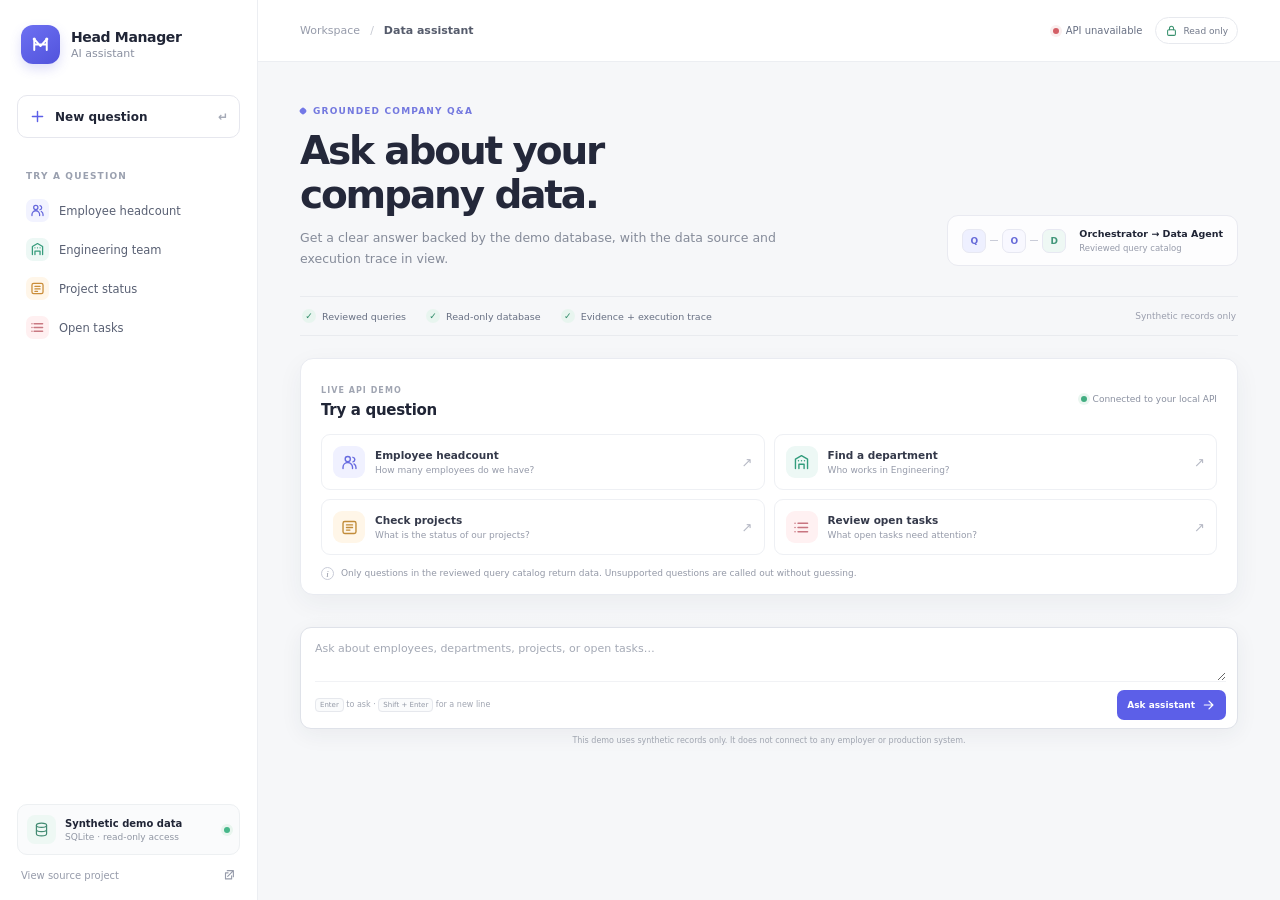
==== demo/index.html @ f0fae569 "Add read-only assistant demo UI" ====
<!doctype html>
<html lang="en">
  <head>
    <meta charset="utf-8" />
    <meta name="viewport" content="width=device-width, initial-scale=1" />
    <meta name="theme-color" content="#f6f7f8" />
    <meta name="description" content="A grounded company data assistant demo backed by a synthetic, read-only SQLite database." />
    <title>Head Manager AI Assistant — Demo</title>
    <link rel="stylesheet" href="./styles.css" />
    <script src="./app.js" defer></script>
  </head>
  <body>
    <div class="app-shell">
      <aside class="sidebar" aria-label="Demo navigation">
        <a class="brand" href="./" aria-label="Head Manager AI Assistant home">
          <span class="brand-mark" aria-hidden="true">
            <svg viewBox="0 0 32 32" fill="none">
              <path d="M8 23V9l8 9 8-9v14M8 16h16" stroke="currentColor" stroke-width="2.5" stroke-linecap="round" stroke-linejoin="round" />
              <circle cx="8" cy="9" r="2" fill="currentColor" />
              <circle cx="24" cy="9" r="2" fill="currentColor" />
            </svg>
          </span>
          <span class="brand-copy"><strong>Head Manager</strong><small>AI assistant</small></span>
        </a>

        <button class="new-question" id="newQuestion" type="button">
          <svg viewBox="0 0 20 20" fill="none" aria-hidden="true"><path d="M10 4v12M4 10h12" stroke="currentColor" stroke-width="1.7" stroke-linecap="round" /></svg>
          <span>New question</span>
          <span class="shortcut">↵</span>
        </button>

        <div class="sidebar-section">
          <p class="sidebar-label">TRY A QUESTION</p>
          <button class="prompt-link" data-question="How many employees do we have?" type="button">
            <span class="prompt-glyph people-glyph" aria-hidden="true"><svg viewBox="0 0 20 20" fill="none"><circle cx="8" cy="6.5" r="2.5" stroke="currentColor" stroke-width="1.5"/><path d="M3.5 16v-1.2A4.5 4.5 0 0 1 8 10.3a4.5 4.5 0 0 1 4.5 4.5V16M13 4.4a2.4 2.4 0 0 1 0 4.7m1.5 2a4.2 4.2 0 0 1 2 3.6V16" stroke="currentColor" stroke-width="1.5" stroke-linecap="round"/></svg></span>
            <span>Employee headcount</span>
          </button>
          <button class="prompt-link" data-question="Who works in Engineering?" type="button">
            <span class="prompt-glyph team-glyph" aria-hidden="true"><svg viewBox="0 0 20 20" fill="none"><path d="M4 16V6.5L10 3l6 3.5V16M7 16v-4h6v4M7 8h.01M10 8h.01M13 8h.01" stroke="currentColor" stroke-width="1.5" stroke-linecap="round" stroke-linejoin="round"/></svg></span>
            <span>Engineering team</span>
          </button>
          <button class="prompt-link" data-question="What is the status of our projects?" type="button">
            <span class="prompt-glyph project-glyph" aria-hidden="true"><svg viewBox="0 0 20 20" fill="none"><rect x="3.5" y="4" width="13" height="12" rx="2" stroke="currentColor" stroke-width="1.5"/><path d="M7 7.5h6M7 10.5h6M7 13.5h3" stroke="currentColor" stroke-width="1.5" stroke-linecap="round"/></svg></span>
            <span>Project status</span>
          </button>
          <button class="prompt-link" data-question="What open tasks need attention?" type="button">
            <span class="prompt-glyph task-glyph" aria-hidden="true"><svg viewBox="0 0 20 20" fill="none"><path d="M6 5.5h10M6 10h10M6 14.5h10M3.5 5.5h.01M3.5 10h.01M3.5 14.5h.01" stroke="currentColor" stroke-width="1.7" stroke-linecap="round"/></svg></span>
            <span>Open tasks</span>
          </button>
        </div>

        <div class="sidebar-spacer"></div>
        <div class="dataset-card">
          <span class="dataset-icon" aria-hidden="true"><svg viewBox="0 0 20 20" fill="none"><ellipse cx="10" cy="5" rx="6" ry="2.5" stroke="currentColor" stroke-width="1.4"/><path d="M4 5v10c0 1.4 2.7 2.5 6 2.5s6-1.1 6-2.5V5M4 10c0 1.4 2.7 2.5 6 2.5s6-1.1 6-2.5" stroke="currentColor" stroke-width="1.4"/></svg></span>
          <span><strong>Synthetic demo data</strong><small>SQLite · read-only access</small></span>
          <span class="dataset-dot" aria-label="Demo dataset"></span>
        </div>
        <a class="source-link" href="https://github.com/AhmdArFa/head-manager-ai-assistant" target="_blank" rel="noreferrer">
          <span>View source project</span>
          <svg viewBox="0 0 16 16" fill="none" aria-hidden="true"><path d="M6 3h7v7M13 3 6.5 9.5M11 9v3.5h-7v-7H7" stroke="currentColor" stroke-width="1.3" stroke-linecap="round" stroke-linejoin="round"/></svg>
        </a>
      </aside>

      <main class="main-area">
        <header class="topbar">
          <div class="breadcrumbs"><span>Workspace</span><span class="crumb-slash">/</span><strong>Data assistant</strong></div>
          <div class="topbar-right">
            <span class="api-indicator" id="apiIndicator"><span class="api-dot"></span><span id="apiStatus">Checking API</span></span>
            <span class="read-only-pill"><svg viewBox="0 0 16 16" fill="none" aria-hidden="true"><rect x="3.2" y="7" width="9.6" height="7" rx="1.5" stroke="currentColor" stroke-width="1.3"/><path d="M5.5 7V5.2a2.5 2.5 0 0 1 5 0V7" stroke="currentColor" stroke-width="1.3" stroke-linecap="round"/></svg>Read only</span>
          </div>
        </header>

        <div class="page-content">
          <section class="page-intro">
            <div class="intro-copy">
              <span class="eyebrow"><span class="eyebrow-mark"></span> GROUNDED COMPANY Q&amp;A</span>
              <h1>Ask about your<br class="desktop-break" /> company data.</h1>
              <p>Get a clear answer backed by the demo database, with the data source and execution trace in view.</p>
            </div>
            <div class="intro-badge" aria-label="Current demo architecture">
              <div class="badge-nodes"><span>Q</span><i></i><span>O</span><i></i><span>D</span></div>
              <div class="badge-copy"><strong>Orchestrator → Data Agent</strong><small>Reviewed query catalog</small></div>
            </div>
          </section>

          <section class="capability-strip" aria-label="Demo guarantees">
            <div><span class="cap-check">✓</span><span>Reviewed queries</span></div>
            <div><span class="cap-check">✓</span><span>Read-only database</span></div>
            <div><span class="cap-check">✓</span><span>Evidence + execution trace</span></div>
            <span class="cap-note">Synthetic records only</span>
          </section>

          <section class="welcome-panel" id="welcomePanel">
            <div class="welcome-heading">
              <div><span class="section-kicker">LIVE API DEMO</span><h2>Try a question</h2></div>
              <span class="live-label"><span></span> Connected to your local API</span>
            </div>
            <div class="starter-grid">
              <button class="starter-card" data-question="How many employees do we have?" type="button">
                <span class="starter-icon indigo"><svg viewBox="0 0 22 22" fill="none" aria-hidden="true"><circle cx="9" cy="7" r="3" stroke="currentColor" stroke-width="1.6"/><path d="M3.5 18v-1.5A5.5 5.5 0 0 1 9 11a5.5 5.5 0 0 1 5.5 5.5V18M15 5a2.7 2.7 0 0 1 0 5.3m1.2 2.3a4.8 4.8 0 0 1 2.3 4.1V18" stroke="currentColor" stroke-width="1.6" stroke-linecap="round"/></svg></span>
                <span class="starter-text"><strong>Employee headcount</strong><small>How many employees do we have?</small></span><span class="starter-arrow">↗</span>
              </button>
              <button class="starter-card" data-question="Who works in Engineering?" type="button">
                <span class="starter-icon teal"><svg viewBox="0 0 22 22" fill="none" aria-hidden="true"><path d="M4 18V7l7-4 7 4v11M8 18v-5h6v5M7.5 9h.01M11 9h.01M14.5 9h.01" stroke="currentColor" stroke-width="1.6" stroke-linecap="round" stroke-linejoin="round"/></svg></span>
                <span class="starter-text"><strong>Find a department</strong><small>Who works in Engineering?</small></span><span class="starter-arrow">↗</span>
              </button>
              <button class="starter-card" data-question="What is the status of our projects?" type="button">
                <span class="starter-icon amber"><svg viewBox="0 0 22 22" fill="none" aria-hidden="true"><rect x="3.5" y="4" width="15" height="14" rx="2" stroke="currentColor" stroke-width="1.6"/><path d="M7.5 8h7M7.5 11h7M7.5 14h4" stroke="currentColor" stroke-width="1.6" stroke-linecap="round"/></svg></span>
                <span class="starter-text"><strong>Check projects</strong><small>What is the status of our projects?</small></span><span class="starter-arrow">↗</span>
              </button>
              <button class="starter-card" data-question="What open tasks need attention?" type="button">
                <span class="starter-icon rose"><svg viewBox="0 0 22 22" fill="none" aria-hidden="true"><path d="M7 6h11M7 11h11M7 16h11M3.5 6h.01M3.5 11h.01M3.5 16h.01" stroke="currentColor" stroke-width="1.8" stroke-linecap="round"/></svg></span>
                <span class="starter-text"><strong>Review open tasks</strong><small>What open tasks need attention?</small></span><span class="starter-arrow">↗</span>
              </button>
            </div>
            <div class="honesty-note"><span class="info-mark">i</span><span>Only questions in the reviewed query catalog return data. Unsupported questions are called out without guessing.</span></div>
          </section>

          <section class="conversation" id="conversation" aria-live="polite" aria-relevant="additions"></section>

          <section class="composer-area" aria-label="Ask a question">
            <form class="composer" id="questionForm">
              <label class="sr-only" for="questionInput">Your question</label>
              <textarea id="questionInput" maxlength="1000" rows="2" placeholder="Ask about employees, departments, projects, or open tasks…"></textarea>
              <div class="composer-footer">
                <span class="composer-hint"><kbd>Enter</kbd> to ask <span>·</span> <kbd>Shift + Enter</kbd> for a new line</span>
                <button class="ask-button" id="askButton" type="submit"><span>Ask assistant</span><svg viewBox="0 0 18 18" fill="none" aria-hidden="true"><path d="M3 9h11M9 4l5 5-5 5" stroke="currentColor" stroke-width="1.6" stroke-linecap="round" stroke-linejoin="round"/></svg></button>
              </div>
            </form>
            <p class="composer-disclaimer">This demo uses synthetic records only. It does not connect to any employer or production system.</p>
          </section>
        </div>
      </main>
    </div>
  </body>
</html>
---- demo/styles.css ----
:root {
  color-scheme: light;
  --ink: #202536;
  --muted: #7d8495;
  --line: #e9ebf0;
  --surface: #ffffff;
  --canvas: #f6f7f9;
  --accent: #5c5fe8;
  --accent-dark: #484bd0;
  --green: #238b67;
  --shadow: 0 8px 26px rgba(39, 48, 75, 0.055);
  font-family: Inter, ui-sans-serif, system-ui, -apple-system, BlinkMacSystemFont, "Segoe UI", sans-serif;
  font-synthesis: none;
  text-rendering: optimizeLegibility;
}

* { box-sizing: border-box; }
body { margin: 0; min-width: 320px; background: var(--canvas); color: var(--ink); }
button, textarea { font: inherit; }
button { color: inherit; }
.app-shell { min-height: 100vh; }
.sidebar { position: fixed; inset: 0 auto 0 0; z-index: 3; display: flex; width: 258px; flex-direction: column; border-right: 1px solid #eceef2; background: #fff; padding: 25px 17px 18px; }
.brand { display: flex; align-items: center; gap: 11px; margin: 0 0 31px 4px; color: inherit; text-decoration: none; }
.brand-mark { display: grid; width: 39px; height: 39px; place-items: center; border-radius: 12px; background: linear-gradient(145deg, #6d70f2, #5153dc); color: #fff; box-shadow: 0 5px 12px rgba(89, 91, 226, .2); }
.brand-mark svg { width: 25px; height: 25px; }
.brand-copy { display: grid; gap: 2px; }
.brand-copy strong { font-size: 14px; letter-spacing: -.025em; }
.brand-copy small { color: #8a90a0; font-size: 11px; }
.new-question { display: flex; align-items: center; gap: 9px; width: 100%; min-height: 43px; border: 1px solid #e6e7ee; border-radius: 10px; background: #fff; padding: 0 11px; cursor: pointer; font-size: 12px; font-weight: 650; transition: border-color .16s, background .16s; }
.new-question:hover { border-color: #c9caf5; background: #fbfbff; }
.new-question svg { width: 17px; height: 17px; color: var(--accent); }
.shortcut { margin-left: auto; color: #a4a9b6; font-size: 12px; }
.sidebar-section { margin-top: 33px; }
.sidebar-label, .eyebrow, .section-kicker { margin: 0; color: #9aa0af; font-size: 9px; font-weight: 750; letter-spacing: .13em; }
.sidebar-label { padding: 0 9px 10px; }
.prompt-link { display: flex; align-items: center; gap: 10px; width: 100%; min-height: 39px; border: 0; border-radius: 8px; background: transparent; padding: 0 9px; color: #596073; cursor: pointer; text-align: left; font-size: 11.5px; transition: background .15s, color .15s; }
.prompt-link:hover { background: #f5f6fb; color: var(--ink); }
.prompt-glyph { display: grid; width: 23px; height: 23px; place-items: center; border-radius: 7px; background: #f2f3ff; color: #6668dc; }
.prompt-glyph svg { width: 17px; height: 17px; }
.team-glyph { background: #edf8f5; color: #369c7c; }
.project-glyph { background: #fff6e9; color: #ca8d39; }
.task-glyph { background: #fff0f1; color: #c97982; }
.sidebar-spacer { flex: 1; min-height: 26px; }
.dataset-card { display: flex; align-items: center; gap: 9px; border: 1px solid #edf0f2; border-radius: 10px; background: #fafbfc; padding: 10px 9px; }
.dataset-icon { display: grid; width: 29px; height: 29px; flex: 0 0 auto; place-items: center; border-radius: 8px; background: #eef8f4; color: #438b73; }
.dataset-icon svg { width: 17px; height: 17px; }
.dataset-card strong, .dataset-card small { display: block; white-space: nowrap; }
.dataset-card strong { font-size: 10px; font-weight: 700; }
.dataset-card small { margin-top: 3px; color: #9096a3; font-size: 9px; }
.dataset-dot { width: 6px; height: 6px; margin-left: auto; border-radius: 50%; background: #47b78a; box-shadow: 0 0 0 3px #e8f5ee; }
.source-link { display: flex; align-items: center; justify-content: space-between; margin: 13px 4px 0; color: #969baa; text-decoration: none; font-size: 10px; }
.source-link:hover { color: #5559d9; }
.source-link svg { width: 14px; height: 14px; }
.main-area { min-height: 100vh; margin-left: 258px; }
.topbar { position: sticky; top: 0; z-index: 2; display: flex; height: 62px; align-items: center; justify-content: space-between; border-bottom: 1px solid #eceef2; background: rgba(255, 255, 255, .94); padding: 0 42px; backdrop-filter: blur(12px); }
.breadcrumbs { display: flex; align-items: center; gap: 10px; color: #969baa; font-size: 11px; }
.breadcrumbs strong { color: #555b6b; font-weight: 650; }
.crumb-slash { color: #c6c9d2; }
.topbar-right { display: flex; align-items: center; gap: 13px; }
.api-indicator { display: flex; align-items: center; gap: 7px; color: #687083; font-size: 10px; }
.api-dot, .live-label > span { width: 6px; height: 6px; border-radius: 50%; background: #d5a44c; }
.api-indicator.is-online .api-dot { background: #39a67a; box-shadow: 0 0 0 3px #e8f5ef; }
.api-indicator.is-offline .api-dot { background: #d35f66; box-shadow: 0 0 0 3px #faeeee; }
.read-only-pill { display: flex; align-items: center; gap: 5px; border: 1px solid #e7e9ee; border-radius: 20px; background: #fff; padding: 6px 9px; color: #72798a; font-size: 9px; }
.read-only-pill svg { width: 13px; height: 13px; color: #39916e; }
.page-content { width: min(100% - 84px, 984px); margin: 0 auto; padding: 44px 0 28px; }
.page-intro { display: flex; align-items: flex-end; justify-content: space-between; gap: 24px; }
.eyebrow { display: flex; align-items: center; gap: 7px; color: #7378df; }
.eyebrow-mark { width: 6px; height: 6px; border-radius: 2px; background: #7378e7; transform: rotate(45deg); }
h1 { margin: 13px 0 9px; color: #24283a; font-size: clamp(30px, 3.1vw, 39px); font-weight: 650; letter-spacing: -.055em; line-height: 1.14; }
.intro-copy p { max-width: 510px; margin: 0; color: #858b99; font-size: 12.5px; line-height: 1.7; }
.intro-badge { display: flex; align-items: center; gap: 13px; flex: 0 0 auto; margin-bottom: 3px; border: 1px solid #e9eaf1; border-radius: 11px; background: rgba(255,255,255,.8); padding: 12px 14px; }
.badge-nodes { display: flex; align-items: center; gap: 4px; }
.badge-nodes span { display: grid; width: 24px; height: 24px; place-items: center; border: 1px solid #e7e8f2; border-radius: 7px; background: #f8f8ff; color: #6569d8; font-size: 9px; font-weight: 700; }
.badge-nodes span:first-child { background: #eef0ff; }
.badge-nodes span:last-child { background: #eef8f4; color: #419679; }
.badge-nodes i { width: 8px; height: 1px; background: #c9ccd8; }
.badge-copy strong, .badge-copy small { display: block; white-space: nowrap; }
.badge-copy strong { font-size: 9.5px; font-weight: 680; }
.badge-copy small { margin-top: 4px; color: #969baa; font-size: 8.5px; }
.capability-strip { display: flex; align-items: center; gap: 20px; margin: 27px 0 22px; border-top: 1px solid #e9ebef; border-bottom: 1px solid #e9ebef; padding: 12px 2px; }
.capability-strip > div { display: flex; align-items: center; gap: 6px; color: #687083; font-size: 9.5px; }
.cap-check { display: grid; width: 14px; height: 14px; place-items: center; border-radius: 50%; background: #e8f5ef; color: #348d6c; font-size: 9px; font-weight: 750; }
.cap-note { margin-left: auto; color: #9a9ead; font-size: 9px; }
.welcome-panel { border: 1px solid #e9ebf1; border-radius: 13px; background: #fff; padding: 19px 20px 13px; box-shadow: var(--shadow); }
.welcome-heading { display: flex; align-items: center; justify-content: space-between; margin-bottom: 15px; }
.section-kicker { color: #a0a5b2; font-size: 8px; }
.welcome-heading h2 { margin: 4px 0 0; font-size: 15px; font-weight: 650; letter-spacing: -.02em; }
.live-label { display: flex; align-items: center; gap: 6px; color: #8a90a0; font-size: 9px; }
.live-label > span { background: #42ad81; box-shadow: 0 0 0 3px #eaf6f0; }
.starter-grid { display: grid; grid-template-columns: repeat(2, minmax(0, 1fr)); gap: 9px; }
.starter-card { display: flex; min-width: 0; align-items: center; gap: 10px; border: 1px solid #eef0f4; border-radius: 9px; background: #fff; padding: 11px 11px; cursor: pointer; text-align: left; transition: border-color .15s, box-shadow .15s, transform .15s; }
.starter-card:hover { border-color: #d5d6f5; box-shadow: 0 4px 12px rgba(63, 68, 150, .07); transform: translateY(-1px); }
.starter-icon { display: grid; width: 32px; height: 32px; flex: 0 0 auto; place-items: center; border-radius: 9px; }
.starter-icon svg { width: 19px; height: 19px; }
.starter-icon.indigo { background: #f0f1ff; color: #676be0; }
.starter-icon.teal { background: #edf8f5; color: #329c7c; }
.starter-icon.amber { background: #fff6e8; color: #c18c39; }
.starter-icon.rose { background: #fff1f2; color: #c87580; }
.starter-text { min-width: 0; flex: 1; }
.starter-text strong, .starter-text small { display: block; overflow: hidden; text-overflow: ellipsis; white-space: nowrap; }
.starter-text strong { color: #34394a; font-size: 10.5px; font-weight: 650; }
.starter-text small { margin-top: 4px; color: #969baa; font-size: 9px; }
.starter-arrow { color: #b5b8c4; font-size: 13px; transition: color .15s, transform .15s; }
.starter-card:hover .starter-arrow { color: var(--accent); transform: translate(1px, -1px); }
.honesty-note { display: flex; align-items: flex-start; gap: 7px; margin-top: 12px; color: #9499a7; font-size: 9px; line-height: 1.5; }
.info-mark { display: grid; width: 13px; height: 13px; flex: 0 0 auto; place-items: center; border: 1px solid #c9ccd8; border-radius: 50%; color: #8c91a0; font-family: Georgia, serif; font-size: 9px; font-style: italic; }
.conversation { display: grid; gap: 14px; margin-top: 19px; }
.conversation:empty { display: none; }
.question-row { display: flex; justify-content: flex-end; }
.question-bubble { max-width: min(79%, 690px); border: 1px solid #e4e5f3; border-radius: 12px 12px 3px 12px; background: #f0f1ff; padding: 11px 14px; color: #404477; font-size: 12px; line-height: 1.55; white-space: pre-wrap; overflow-wrap: anywhere; }
.answer-panel { overflow: hidden; border: 1px solid #e8eaf0; border-radius: 12px; background: #fff; box-shadow: var(--shadow); }
.answer-header { display: flex; align-items: center; justify-content: space-between; gap: 10px; border-bottom: 1px solid #eff0f4; padding: 13px 16px; }
.assistant-id { display: flex; align-items: center; gap: 9px; }
.assistant-avatar { display: grid; width: 28px; height: 28px; place-items: center; border-radius: 8px; background: #f0f1ff; color: #6064dc; }
.assistant-avatar svg { width: 18px; height: 18px; }
.assistant-id strong { display: block; font-size: 10px; font-weight: 680; }
.assistant-id small { display: block; margin-top: 3px; color: #9b9fad; font-size: 8.5px; }
.intent-badge { border: 1px solid #e8e9f1; border-radius: 20px; background: #fafaff; padding: 5px 8px; color: #777b9e; font-size: 8px; }
.answer-body { padding: 16px 17px 17px; }
.answer-copy { margin: 0; color: #353a4b; font-size: 12px; line-height: 1.7; }
.response-meta { display: flex; flex-wrap: wrap; align-items: center; gap: 7px; margin-top: 11px; color: #9298a6; font-size: 8.5px; }
.meta-separator { color: #c8cbd4; }
.evidence-section { margin-top: 15px; border: 1px solid #eceef2; border-radius: 9px; background: #fff; }
.evidence-head { display: flex; align-items: center; justify-content: space-between; gap: 9px; border-bottom: 1px solid #eff0f3; padding: 9px 11px; }
.evidence-title { display: flex; align-items: center; gap: 7px; color: #4a5061; font-size: 9.5px; font-weight: 650; }
.evidence-title svg { width: 15px; height: 15px; color: #6b70d9; }
.source-chip { border-radius: 5px; background: #f4f5f9; padding: 4px 6px; color: #828898; font-family: ui-monospace, SFMono-Regular, Menlo, monospace; font-size: 8px; }
.table-wrap { overflow-x: auto; }
.data-table { width: 100%; border-collapse: collapse; text-align: left; }
.data-table th { border-bottom: 1px solid #f0f1f4; background: #fafbfc; padding: 8px 11px; color: #969baa; font-size: 8px; font-weight: 650; white-space: nowrap; }
.data-table td { border-bottom: 1px solid #f2f3f6; padding: 8px 11px; color: #5b6273; font-size: 9px; white-space: nowrap; }
.data-table tr:last-child td { border-bottom: 0; }
.value-status { display: inline-block; border-radius: 20px; background: #f2f3f6; padding: 3px 7px; color: #72798a; font-size: 8px; }
.value-status.status-open, .value-status.status-in-progress { background: #fff5e7; color: #b27a26; }
.value-status.status-completed { background: #eaf6f0; color: #328463; }
.empty-data { margin: 0; padding: 12px; color: #8e94a1; font-size: 9px; }
.trace-section { margin-top: 12px; border: 1px solid #eceef2; border-radius: 9px; background: #fbfcfd; padding: 11px 12px 9px; }
.trace-title { display: flex; align-items: center; justify-content: space-between; margin-bottom: 8px; color: #5d6372; font-size: 9px; font-weight: 650; }
.trace-title span:last-child { color: #a1a6b2; font-size: 8px; font-weight: 450; }
.trace-list { display: grid; }
.trace-item { position: relative; display: grid; grid-template-columns: 16px minmax(0, 1fr); gap: 8px; padding-bottom: 9px; }
.trace-item:last-child { padding-bottom: 0; }
.trace-track { position: relative; display: flex; justify-content: center; }
.trace-track::after { position: absolute; top: 11px; bottom: -1px; width: 1px; background: #e4e7ed; content: ""; }
.trace-item:last-child .trace-track::after { display: none; }
.trace-node { z-index: 1; display: grid; width: 13px; height: 13px; place-items: center; border: 1px solid #cfeade; border-radius: 50%; background: #eef8f3; color: #419775; font-size: 7px; }
.trace-node.skipped { border-color: #e7e3d7; background: #faf7ed; color: #a6864b; }
.trace-copy { min-width: 0; padding-top: 1px; }
.trace-copy-head { display: flex; align-items: baseline; justify-content: space-between; gap: 8px; }
.trace-copy strong { color: #606677; font-size: 8.5px; font-weight: 650; }
.trace-copy code { color: #9ba0ad; font-family: ui-monospace, SFMono-Regular, Menlo, monospace; font-size: 7.5px; }
.trace-copy p { margin: 3px 0 0; color: #949aa7; font-size: 8px; line-height: 1.5; }
.error-notice { display: flex; align-items: flex-start; gap: 8px; margin-top: 12px; border: 1px solid #f0dcdc; border-radius: 8px; background: #fff9f8; padding: 10px; color: #925c5c; font-size: 9px; line-height: 1.5; }
.error-notice strong { display: block; margin-bottom: 2px; color: #80494a; }
.composer-area { position: sticky; bottom: 0; z-index: 1; margin-top: 18px; background: linear-gradient(180deg, rgba(246,247,249,0), #f6f7f9 16%); padding: 14px 0 9px; }
.composer { border: 1px solid #dfe2e9; border-radius: 11px; background: #fff; padding: 10px 11px 8px 14px; box-shadow: 0 6px 22px rgba(39, 48, 75, .06); transition: border-color .15s, box-shadow .15s; }
.composer:focus-within { border-color: #bfc1ef; box-shadow: 0 0 0 3px rgba(99, 102, 224, .08), 0 6px 22px rgba(39, 48, 75, .06); }
.composer textarea { display: block; width: 100%; min-height: 42px; max-height: 110px; resize: vertical; border: 0; outline: 0; background: transparent; padding: 3px 0 7px; color: #303647; font-size: 11px; line-height: 1.5; }
.composer textarea::placeholder { color: #a4a9b5; }
.composer-footer { display: flex; align-items: center; justify-content: space-between; gap: 12px; border-top: 1px solid #f1f2f5; padding-top: 8px; }
.composer-hint { color: #a1a6b2; font-size: 8px; }
kbd { border: 1px solid #e6e8ed; border-radius: 4px; background: #fafbfc; padding: 2px 4px; color: #9298a5; font-family: inherit; font-size: 7px; }
.ask-button { display: flex; align-items: center; gap: 7px; min-height: 30px; border: 0; border-radius: 7px; background: var(--accent); padding: 0 10px; color: #fff; cursor: pointer; font-size: 9px; font-weight: 650; transition: background .15s, transform .15s; }
.ask-button:hover { background: var(--accent-dark); }
.ask-button:active { transform: translateY(1px); }
.ask-button:disabled { cursor: wait; opacity: .65; }
.ask-button svg { width: 14px; height: 14px; }
.composer-disclaimer { margin: 7px 0 0; color: #a0a5b0; text-align: center; font-size: 8px; }
.sr-only { position: absolute; overflow: hidden; width: 1px; height: 1px; clip: rect(0,0,0,0); white-space: nowrap; clip-path: inset(50%); }

@media (min-width: 1500px) {
  .page-content { padding-top: 54px; }
  .welcome-panel { padding: 21px 22px 14px; }
  .starter-card { padding: 13px 12px; }
}
@media (max-width: 1080px) {
  .sidebar { width: 226px; padding-inline: 14px; }
  .main-area { margin-left: 226px; }
  .topbar { padding-inline: 27px; }
  .page-content { width: min(100% - 54px, 900px); }
  .intro-badge { display: none; }
}
@media (max-width: 760px) {
  .sidebar { position: static; width: 100%; height: auto; flex-direction: row; align-items: center; gap: 12px; border-right: 0; border-bottom: 1px solid #eceef2; padding: 12px 16px; }
  .brand { flex: 1; margin: 0; }
  .brand-mark { width: 34px; height: 34px; border-radius: 10px; }
  .brand-mark svg { width: 22px; height: 22px; }
  .new-question { width: auto; min-height: 36px; padding-inline: 9px; }
  .new-question span:not(.shortcut) { display: none; }
  .new-question .shortcut { display: none; }
  .sidebar-section, .sidebar-spacer, .dataset-card, .source-link { display: none; }
  .main-area { min-height: calc(100vh - 59px); margin-left: 0; }
  .topbar { position: static; height: 48px; padding-inline: 17px; }
  .breadcrumbs { font-size: 10px; }
  .topbar-right { gap: 8px; }
  .read-only-pill { padding: 5px 7px; font-size: 8px; }
  .api-indicator { font-size: 9px; }
  .page-content { width: min(100% - 32px, 620px); padding: 31px 0 18px; }
  h1 { margin-top: 11px; font-size: 31px; }
  .desktop-break { display: none; }
  .intro-copy p { font-size: 11.5px; }
  .capability-strip { flex-wrap: wrap; gap: 9px 14px; margin: 20px 0 15px; padding: 10px 1px; }
  .capability-strip > div { font-size: 8.5px; }
  .cap-note { display: none; }
  .welcome-panel { padding: 15px 13px 12px; }
  .welcome-heading h2 { font-size: 14px; }
  .live-label { font-size: 8px; }
  .starter-grid { gap: 7px; }
  .starter-card { gap: 7px; padding: 9px 8px; }
  .starter-icon { width: 28px; height: 28px; }
  .starter-text strong { font-size: 9px; }
  .starter-text small { font-size: 7.5px; }
  .starter-arrow { font-size: 11px; }
  .honesty-note { font-size: 8px; }
  .composer-area { position: sticky; margin-top: 13px; }
  .question-bubble { max-width: 92%; }
}
@media (max-width: 440px) {
  .page-content { width: calc(100% - 24px); padding-top: 25px; }
  h1 { font-size: 28px; }
  .starter-grid { grid-template-columns: 1fr; }
  .starter-card { min-height: 48px; }
  .starter-text strong { font-size: 10px; }
  .starter-text small { font-size: 8px; }
  .live-label { max-width: 120px; line-height: 1.35; }
  .composer-hint { font-size: 7px; }
  .trace-copy-head { align-items: flex-start; flex-direction: column; gap: 2px; }
}
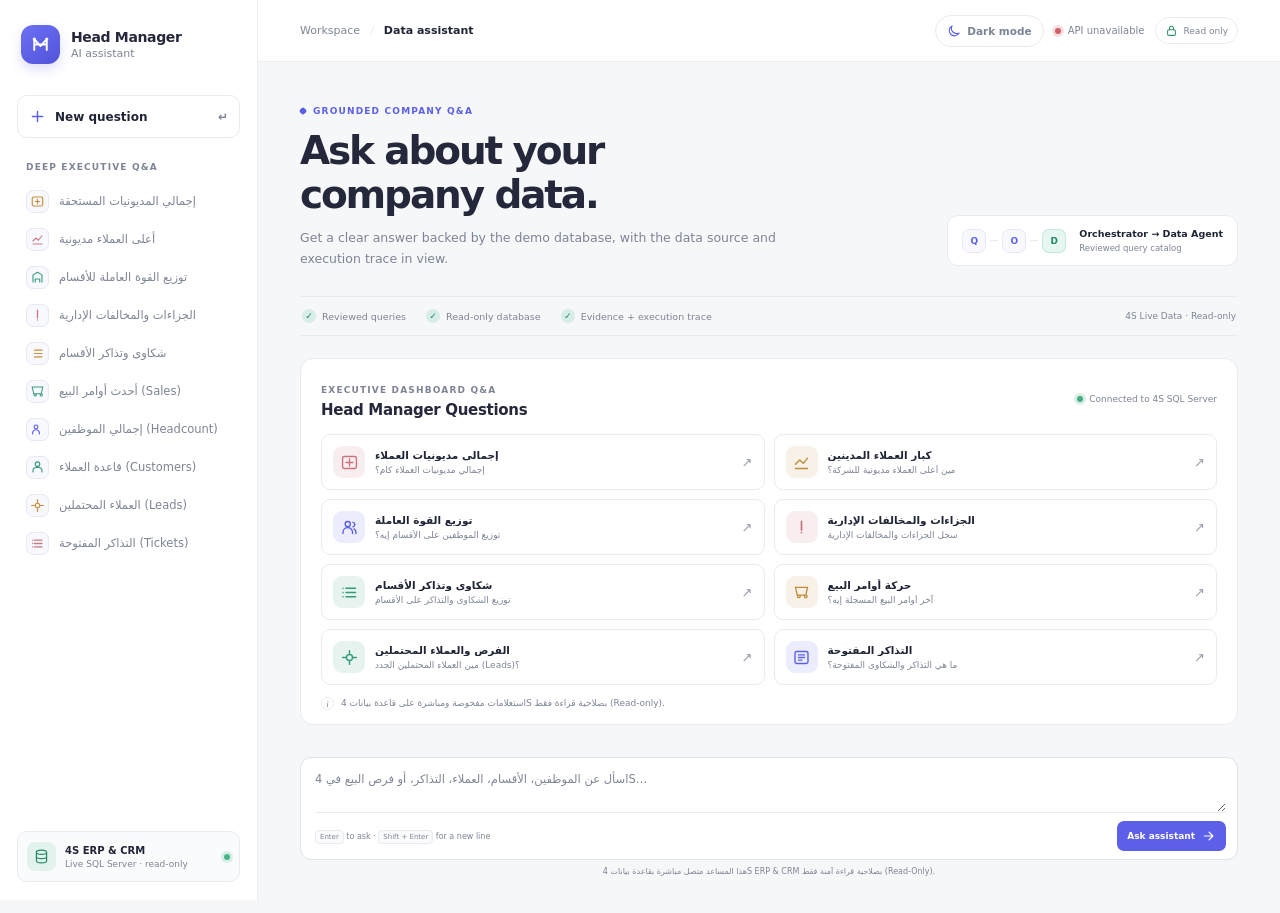
==== commit 0ed8ef1d: "Connect to 4S SQL Server, add executive queries, Egyptian Arabic responses, and dark mode" ====
--- a/demo/index.html
+++ b/demo/index.html
@@ -4,6 +4,16 @@
     <meta charset="utf-8" />
     <meta name="viewport" content="width=device-width, initial-scale=1" />
     <meta name="theme-color" content="#f6f7f8" />
+    <meta name="color-scheme" content="light dark" />
+    <script>
+      try {
+        const s = localStorage.getItem("color-scheme");
+        if (s === "dark" || s === "light") {
+          document.querySelector('meta[name="color-scheme"]').content = s;
+          document.documentElement.setAttribute("data-theme", s);
+        }
+      } catch (_) {}
+    </script>
     <meta name="description" content="A grounded company data assistant demo backed by a synthetic, read-only SQLite database." />
     <title>Head Manager AI Assistant — Demo</title>
     <link rel="stylesheet" href="./styles.css" />
@@ -30,41 +40,70 @@
         </button>
 
         <div class="sidebar-section">
-          <p class="sidebar-label">TRY A QUESTION</p>
-          <button class="prompt-link" data-question="How many employees do we have?" type="button">
-            <span class="prompt-glyph people-glyph" aria-hidden="true"><svg viewBox="0 0 20 20" fill="none"><circle cx="8" cy="6.5" r="2.5" stroke="currentColor" stroke-width="1.5"/><path d="M3.5 16v-1.2A4.5 4.5 0 0 1 8 10.3a4.5 4.5 0 0 1 4.5 4.5V16M13 4.4a2.4 2.4 0 0 1 0 4.7m1.5 2a4.2 4.2 0 0 1 2 3.6V16" stroke="currentColor" stroke-width="1.5" stroke-linecap="round"/></svg></span>
-            <span>Employee headcount</span>
+          <p class="sidebar-label">DEEP EXECUTIVE Q&amp;A</p>
+          <button class="prompt-link" data-question="إجمالي مديونيات العملاء كام؟" type="button">
+            <span class="prompt-glyph project-glyph" aria-hidden="true"><svg viewBox="0 0 20 20" fill="none"><rect x="3" y="4" width="14" height="12" rx="2" stroke="currentColor" stroke-width="1.5"/><path d="M7 10h6M10 7v6" stroke="currentColor" stroke-width="1.5" stroke-linecap="round"/></svg></span>
+            <span>إجمالي المديونيات المستحقة</span>
           </button>
-          <button class="prompt-link" data-question="Who works in Engineering?" type="button">
-            <span class="prompt-glyph team-glyph" aria-hidden="true"><svg viewBox="0 0 20 20" fill="none"><path d="M4 16V6.5L10 3l6 3.5V16M7 16v-4h6v4M7 8h.01M10 8h.01M13 8h.01" stroke="currentColor" stroke-width="1.5" stroke-linecap="round" stroke-linejoin="round"/></svg></span>
-            <span>Engineering team</span>
+          <button class="prompt-link" data-question="مين أعلى العملاء مديونية؟" type="button">
+            <span class="prompt-glyph task-glyph" aria-hidden="true"><svg viewBox="0 0 20 20" fill="none"><path d="M4 16h12M4 12l4-4 3 3 5-6" stroke="currentColor" stroke-width="1.5" stroke-linecap="round" stroke-linejoin="round"/></svg></span>
+            <span>أعلى العملاء مديونية</span>
           </button>
-          <button class="prompt-link" data-question="What is the status of our projects?" type="button">
-            <span class="prompt-glyph project-glyph" aria-hidden="true"><svg viewBox="0 0 20 20" fill="none"><rect x="3.5" y="4" width="13" height="12" rx="2" stroke="currentColor" stroke-width="1.5"/><path d="M7 7.5h6M7 10.5h6M7 13.5h3" stroke="currentColor" stroke-width="1.5" stroke-linecap="round"/></svg></span>
-            <span>Project status</span>
+          <button class="prompt-link" data-question="توزيع الموظفين على الأقسام إيه؟" type="button">
+            <span class="prompt-glyph team-glyph" aria-hidden="true"><svg viewBox="0 0 20 20" fill="none"><path d="M4 16V6.5L10 3l6 3.5V16M7 16v-4h6v4" stroke="currentColor" stroke-width="1.5" stroke-linecap="round" stroke-linejoin="round"/></svg></span>
+            <span>توزيع القوة العاملة للأقسام</span>
           </button>
-          <button class="prompt-link" data-question="What open tasks need attention?" type="button">
+          <button class="prompt-link" data-question="سجل الجزاءات والمخالفات الإدارية" type="button">
+            <span class="prompt-glyph task-glyph" aria-hidden="true"><svg viewBox="0 0 20 20" fill="none"><path d="M10 3v10M10 16h.01" stroke="currentColor" stroke-width="1.8" stroke-linecap="round"/></svg></span>
+            <span>الجزاءات والمخالفات الإدارية</span>
+          </button>
+          <button class="prompt-link" data-question="توزيع الشكاوى والتذاكر على الأقسام" type="button">
+            <span class="prompt-glyph project-glyph" aria-hidden="true"><svg viewBox="0 0 20 20" fill="none"><path d="M6 5.5h10M6 10h10M6 14.5h10" stroke="currentColor" stroke-width="1.6" stroke-linecap="round"/></svg></span>
+            <span>شكاوى وتذاكر الأقسام</span>
+          </button>
+          <button class="prompt-link" data-question="آخر أوامر البيع المسجلة إيه؟" type="button">
+            <span class="prompt-glyph team-glyph" aria-hidden="true"><svg viewBox="0 0 20 20" fill="none"><path d="M3 4h14l-2 9H5L3 4zm4 12a1.5 1.5 0 1 0 0-3 1.5 1.5 0 0 0 0 3zm8 0a1.5 1.5 0 1 0 0-3 1.5 1.5 0 0 0 0 3z" stroke="currentColor" stroke-width="1.4"/></svg></span>
+            <span>أحدث أوامر البيع (Sales)</span>
+          </button>
+          <button class="prompt-link" data-question="كام موظف عندنا في الشركة؟" type="button">
+            <span class="prompt-glyph people-glyph" aria-hidden="true"><svg viewBox="0 0 20 20" fill="none"><circle cx="8" cy="6.5" r="2.5" stroke="currentColor" stroke-width="1.5"/><path d="M3.5 16v-1.2A4.5 4.5 0 0 1 8 10.3a4.5 4.5 0 0 1 4.5 4.5V16" stroke="currentColor" stroke-width="1.5" stroke-linecap="round"/></svg></span>
+            <span>إجمالي الموظفين (Headcount)</span>
+          </button>
+          <button class="prompt-link" data-question="كام عميل مسجل في السيستم؟" type="button">
+            <span class="prompt-glyph team-glyph" aria-hidden="true"><svg viewBox="0 0 20 20" fill="none"><path d="M16 16v-1.5A4.5 4.5 0 0 0 11.5 10h-3A4.5 4.5 0 0 0 4 14.5V16" stroke="currentColor" stroke-width="1.5" stroke-linecap="round"/><circle cx="10" cy="5.5" r="3" stroke="currentColor" stroke-width="1.5"/></svg></span>
+            <span>قاعدة العملاء (Customers)</span>
+          </button>
+          <button class="prompt-link" data-question="مين العملاء المحتملين الجدد (Leads)؟" type="button">
+            <span class="prompt-glyph project-glyph" aria-hidden="true"><svg viewBox="0 0 20 20" fill="none"><path d="M10 2v4M10 14v4M2 10h4M14 10h4" stroke="currentColor" stroke-width="1.5" stroke-linecap="round"/><circle cx="10" cy="10" r="3" stroke="currentColor" stroke-width="1.5"/></svg></span>
+            <span>العملاء المحتملين (Leads)</span>
+          </button>
+          <button class="prompt-link" data-question="ما هي التذاكر والشكاوى المفتوحة؟" type="button">
             <span class="prompt-glyph task-glyph" aria-hidden="true"><svg viewBox="0 0 20 20" fill="none"><path d="M6 5.5h10M6 10h10M6 14.5h10M3.5 5.5h.01M3.5 10h.01M3.5 14.5h.01" stroke="currentColor" stroke-width="1.7" stroke-linecap="round"/></svg></span>
-            <span>Open tasks</span>
+            <span>التذاكر المفتوحة (Tickets)</span>
           </button>
         </div>
 
         <div class="sidebar-spacer"></div>
         <div class="dataset-card">
           <span class="dataset-icon" aria-hidden="true"><svg viewBox="0 0 20 20" fill="none"><ellipse cx="10" cy="5" rx="6" ry="2.5" stroke="currentColor" stroke-width="1.4"/><path d="M4 5v10c0 1.4 2.7 2.5 6 2.5s6-1.1 6-2.5V5M4 10c0 1.4 2.7 2.5 6 2.5s6-1.1 6-2.5" stroke="currentColor" stroke-width="1.4"/></svg></span>
-          <span><strong>Synthetic demo data</strong><small>SQLite · read-only access</small></span>
-          <span class="dataset-dot" aria-label="Demo dataset"></span>
+          <span><strong>4S ERP &amp; CRM</strong><small>Live SQL Server · read-only</small></span>
+          <span class="dataset-dot" aria-label="Live dataset"></span>
         </div>
-        <a class="source-link" href="https://github.com/AhmdArFa/head-manager-ai-assistant" target="_blank" rel="noreferrer">
-          <span>View source project</span>
-          <svg viewBox="0 0 16 16" fill="none" aria-hidden="true"><path d="M6 3h7v7M13 3 6.5 9.5M11 9v3.5h-7v-7H7" stroke="currentColor" stroke-width="1.3" stroke-linecap="round" stroke-linejoin="round"/></svg>
-        </a>
       </aside>
 
       <main class="main-area">
         <header class="topbar">
           <div class="breadcrumbs"><span>Workspace</span><span class="crumb-slash">/</span><strong>Data assistant</strong></div>
           <div class="topbar-right">
+            <button class="theme-toggle" id="themeToggle" type="button" aria-label="Toggle dark mode" title="تبديل الوضع الليلي / النهاري">
+              <span class="theme-icon light-icon" aria-hidden="true">
+                <svg viewBox="0 0 20 20" fill="none"><circle cx="10" cy="10" r="4" stroke="currentColor" stroke-width="1.6"/><path d="M10 2v2.5M10 15.5V18M2 10h2.5M15.5 10H18M4.3 4.3l1.8 1.8M13.9 13.9l1.8 1.8M4.3 15.7l1.8-1.8M13.9 6.1l1.8-1.8" stroke="currentColor" stroke-width="1.6" stroke-linecap="round"/></svg>
+              </span>
+              <span class="theme-icon dark-icon" aria-hidden="true">
+                <svg viewBox="0 0 20 20" fill="none"><path d="M17.3 12.8A7.5 7.5 0 0 1 7.2 2.7 7.5 7.5 0 1 0 17.3 12.8z" stroke="currentColor" stroke-width="1.6" stroke-linecap="round" stroke-linejoin="round"/></svg>
+              </span>
+              <span class="theme-label" id="themeLabel">Dark mode</span>
+            </button>
             <span class="api-indicator" id="apiIndicator"><span class="api-dot"></span><span id="apiStatus">Checking API</span></span>
             <span class="read-only-pill"><svg viewBox="0 0 16 16" fill="none" aria-hidden="true"><rect x="3.2" y="7" width="9.6" height="7" rx="1.5" stroke="currentColor" stroke-width="1.3"/><path d="M5.5 7V5.2a2.5 2.5 0 0 1 5 0V7" stroke="currentColor" stroke-width="1.3" stroke-linecap="round"/></svg>Read only</span>
           </div>
@@ -87,33 +126,49 @@
             <div><span class="cap-check">✓</span><span>Reviewed queries</span></div>
             <div><span class="cap-check">✓</span><span>Read-only database</span></div>
             <div><span class="cap-check">✓</span><span>Evidence + execution trace</span></div>
-            <span class="cap-note">Synthetic records only</span>
+            <span class="cap-note">4S Live Data &middot; Read-only</span>
           </section>
 
           <section class="welcome-panel" id="welcomePanel">
             <div class="welcome-heading">
-              <div><span class="section-kicker">LIVE API DEMO</span><h2>Try a question</h2></div>
-              <span class="live-label"><span></span> Connected to your local API</span>
+              <div><span class="section-kicker">EXECUTIVE DASHBOARD Q&amp;A</span><h2>Head Manager Questions</h2></div>
+              <span class="live-label"><span></span> Connected to 4S SQL Server</span>
             </div>
             <div class="starter-grid">
-              <button class="starter-card" data-question="How many employees do we have?" type="button">
+              <button class="starter-card" data-question="إجمالي مديونيات العملاء كام؟" type="button">
+                <span class="starter-icon rose"><svg viewBox="0 0 22 22" fill="none" aria-hidden="true"><rect x="3" y="4" width="16" height="14" rx="2" stroke="currentColor" stroke-width="1.6"/><path d="M7 11h8M11 7v8" stroke="currentColor" stroke-width="1.6" stroke-linecap="round"/></svg></span>
+                <span class="starter-text"><strong>إجمالي مديونيات العملاء</strong><small>إجمالي مديونيات العملاء كام؟</small></span><span class="starter-arrow">↗</span>
+              </button>
+              <button class="starter-card" data-question="مين أعلى العملاء مديونية؟" type="button">
+                <span class="starter-icon amber"><svg viewBox="0 0 22 22" fill="none" aria-hidden="true"><path d="M4 18h14M4 13l5-5 4 4 5-6" stroke="currentColor" stroke-width="1.6" stroke-linecap="round" stroke-linejoin="round"/></svg></span>
+                <span class="starter-text"><strong>كبار العملاء المدينين</strong><small>مين أعلى العملاء مديونية للشركة؟</small></span><span class="starter-arrow">↗</span>
+              </button>
+              <button class="starter-card" data-question="توزيع الموظفين على الأقسام إيه؟" type="button">
                 <span class="starter-icon indigo"><svg viewBox="0 0 22 22" fill="none" aria-hidden="true"><circle cx="9" cy="7" r="3" stroke="currentColor" stroke-width="1.6"/><path d="M3.5 18v-1.5A5.5 5.5 0 0 1 9 11a5.5 5.5 0 0 1 5.5 5.5V18M15 5a2.7 2.7 0 0 1 0 5.3m1.2 2.3a4.8 4.8 0 0 1 2.3 4.1V18" stroke="currentColor" stroke-width="1.6" stroke-linecap="round"/></svg></span>
-                <span class="starter-text"><strong>Employee headcount</strong><small>How many employees do we have?</small></span><span class="starter-arrow">↗</span>
+                <span class="starter-text"><strong>توزيع القوة العاملة</strong><small>توزيع الموظفين على الأقسام إيه؟</small></span><span class="starter-arrow">↗</span>
               </button>
-              <button class="starter-card" data-question="Who works in Engineering?" type="button">
-                <span class="starter-icon teal"><svg viewBox="0 0 22 22" fill="none" aria-hidden="true"><path d="M4 18V7l7-4 7 4v11M8 18v-5h6v5M7.5 9h.01M11 9h.01M14.5 9h.01" stroke="currentColor" stroke-width="1.6" stroke-linecap="round" stroke-linejoin="round"/></svg></span>
-                <span class="starter-text"><strong>Find a department</strong><small>Who works in Engineering?</small></span><span class="starter-arrow">↗</span>
+              <button class="starter-card" data-question="سجل الجزاءات والمخالفات الإدارية" type="button">
+                <span class="starter-icon rose"><svg viewBox="0 0 22 22" fill="none" aria-hidden="true"><path d="M11 4v10M11 17h.01" stroke="currentColor" stroke-width="2" stroke-linecap="round"/></svg></span>
+                <span class="starter-text"><strong>الجزاءات والمخالفات الإدارية</strong><small>سجل الجزاءات والمخالفات الإدارية</small></span><span class="starter-arrow">↗</span>
               </button>
-              <button class="starter-card" data-question="What is the status of our projects?" type="button">
-                <span class="starter-icon amber"><svg viewBox="0 0 22 22" fill="none" aria-hidden="true"><rect x="3.5" y="4" width="15" height="14" rx="2" stroke="currentColor" stroke-width="1.6"/><path d="M7.5 8h7M7.5 11h7M7.5 14h4" stroke="currentColor" stroke-width="1.6" stroke-linecap="round"/></svg></span>
-                <span class="starter-text"><strong>Check projects</strong><small>What is the status of our projects?</small></span><span class="starter-arrow">↗</span>
+              <button class="starter-card" data-question="توزيع الشكاوى والتذاكر على الأقسام" type="button">
+                <span class="starter-icon teal"><svg viewBox="0 0 22 22" fill="none" aria-hidden="true"><path d="M7 6h11M7 11h11M7 16h11M3.5 6h.01M3.5 11h.01M3.5 16h.01" stroke="currentColor" stroke-width="1.8" stroke-linecap="round"/></svg></span>
+                <span class="starter-text"><strong>شكاوى وتذاكر الأقسام</strong><small>توزيع الشكاوى والتذاكر على الأقسام</small></span><span class="starter-arrow">↗</span>
               </button>
-              <button class="starter-card" data-question="What open tasks need attention?" type="button">
-                <span class="starter-icon rose"><svg viewBox="0 0 22 22" fill="none" aria-hidden="true"><path d="M7 6h11M7 11h11M7 16h11M3.5 6h.01M3.5 11h.01M3.5 16h.01" stroke="currentColor" stroke-width="1.8" stroke-linecap="round"/></svg></span>
-                <span class="starter-text"><strong>Review open tasks</strong><small>What open tasks need attention?</small></span><span class="starter-arrow">↗</span>
+              <button class="starter-card" data-question="آخر أوامر البيع المسجلة إيه؟" type="button">
+                <span class="starter-icon amber"><svg viewBox="0 0 22 22" fill="none" aria-hidden="true"><path d="M4 5h14l-2 9H6L4 5zm4 12a1.5 1.5 0 1 0 0-3 1.5 1.5 0 0 0 0 3zm8 0a1.5 1.5 0 1 0 0-3 1.5 1.5 0 0 0 0 3z" stroke="currentColor" stroke-width="1.5"/></svg></span>
+                <span class="starter-text"><strong>حركة أوامر البيع</strong><small>آخر أوامر البيع المسجلة إيه؟</small></span><span class="starter-arrow">↗</span>
+              </button>
+              <button class="starter-card" data-question="مين العملاء المحتملين الجدد (Leads)؟" type="button">
+                <span class="starter-icon teal"><svg viewBox="0 0 22 22" fill="none" aria-hidden="true"><path d="M11 3v4M11 15v4M3 11h4M15 11h4" stroke="currentColor" stroke-width="1.6" stroke-linecap="round"/><circle cx="11" cy="11" r="3.5" stroke="currentColor" stroke-width="1.6"/></svg></span>
+                <span class="starter-text"><strong>الفرص والعملاء المحتملين</strong><small>مين العملاء المحتملين الجدد (Leads)؟</small></span><span class="starter-arrow">↗</span>
+              </button>
+              <button class="starter-card" data-question="ما هي التذاكر والشكاوى المفتوحة؟" type="button">
+                <span class="starter-icon indigo"><svg viewBox="0 0 22 22" fill="none" aria-hidden="true"><rect x="3.5" y="4" width="15" height="14" rx="2" stroke="currentColor" stroke-width="1.6"/><path d="M7.5 8h7M7.5 11h7M7.5 14h4" stroke="currentColor" stroke-width="1.6" stroke-linecap="round"/></svg></span>
+                <span class="starter-text"><strong>التذاكر المفتوحة</strong><small>ما هي التذاكر والشكاوى المفتوحة؟</small></span><span class="starter-arrow">↗</span>
               </button>
             </div>
-            <div class="honesty-note"><span class="info-mark">i</span><span>Only questions in the reviewed query catalog return data. Unsupported questions are called out without guessing.</span></div>
+            <div class="honesty-note"><span class="info-mark">i</span><span>استعلامات مفحوصة ومباشرة على قاعدة بيانات 4S بصلاحية قراءة فقط (Read-only).</span></div>
           </section>
 
           <section class="conversation" id="conversation" aria-live="polite" aria-relevant="additions"></section>
@@ -121,13 +176,13 @@
           <section class="composer-area" aria-label="Ask a question">
             <form class="composer" id="questionForm">
               <label class="sr-only" for="questionInput">Your question</label>
-              <textarea id="questionInput" maxlength="1000" rows="2" placeholder="Ask about employees, departments, projects, or open tasks…"></textarea>
+              <textarea id="questionInput" maxlength="1000" rows="2" placeholder="اسأل عن الموظفين، الأقسام، العملاء، التذاكر، أو فرص البيع في 4S…"></textarea>
               <div class="composer-footer">
                 <span class="composer-hint"><kbd>Enter</kbd> to ask <span>·</span> <kbd>Shift + Enter</kbd> for a new line</span>
                 <button class="ask-button" id="askButton" type="submit"><span>Ask assistant</span><svg viewBox="0 0 18 18" fill="none" aria-hidden="true"><path d="M3 9h11M9 4l5 5-5 5" stroke="currentColor" stroke-width="1.6" stroke-linecap="round" stroke-linejoin="round"/></svg></button>
               </div>
             </form>
-            <p class="composer-disclaimer">This demo uses synthetic records only. It does not connect to any employer or production system.</p>
+            <p class="composer-disclaimer">هذا المساعد متصل مباشرة بقاعدة بيانات 4S ERP &amp; CRM بصلاحية قراءة آمنة فقط (Read-Only).</p>
           </section>
         </div>
       </main>
--- a/demo/styles.css
+++ b/demo/styles.css
@@ -1,172 +1,223 @@
 :root {
-  color-scheme: light;
-  --ink: #202536;
-  --muted: #7d8495;
-  --line: #e9ebf0;
-  --surface: #ffffff;
-  --canvas: #f6f7f9;
-  --accent: #5c5fe8;
-  --accent-dark: #484bd0;
-  --green: #238b67;
-  --shadow: 0 8px 26px rgba(39, 48, 75, 0.055);
+  color-scheme: light dark;
+
+  --ink: light-dark(#202536, #ecf0f8);
+  --ink-heading: light-dark(#24283a, #f7f9fd);
+  --muted: light-dark(#7d8495, #9aa2b5);
+  --muted-subtle: light-dark(#969baa, #7e879c);
+  --line: light-dark(#e9ebf0, #272d3d);
+  --surface: light-dark(#ffffff, #161a25);
+  --surface-alt: light-dark(#fafbfc, #11141e);
+  --surface-hover: light-dark(#f5f6fb, #1f2535);
+  --canvas: light-dark(#f6f7f9, #0d1017);
+  --accent: light-dark(#5c5fe8, #7a7df4);
+  --accent-dark: light-dark(#484bd0, #6164e8);
+  --green: light-dark(#238b67, #36b386);
+  --shadow: light-dark(0 8px 26px rgba(39, 48, 75, 0.055), 0 8px 26px rgba(0, 0, 0, 0.45));
+  --topbar-bg: light-dark(rgba(255, 255, 255, 0.92), rgba(22, 26, 37, 0.92));
+  --border-subtle: light-dark(#eceef2, #262c3c);
+  --card-bg: light-dark(#ffffff, #161a25);
+  --card-hover-border: light-dark(#d5d6f5, #4d548d);
+  --bubble-bg: light-dark(#f0f1ff, #20243d);
+  --bubble-color: light-dark(#3e437c, #d5dafc);
+  --bubble-border: light-dark(#e4e5f3, #32385c);
+  --composer-bg: light-dark(#ffffff, #161a25);
+  --composer-border: light-dark(#dfe2e9, #2b3245);
+  --input-bg: light-dark(#ffffff, #12151f);
+  --table-head-bg: light-dark(#fafbfc, #1a1e2b);
+  --table-border: light-dark(#f0f1f4, #242938);
+  --trace-bg: light-dark(#fbfcfd, #12151f);
+  --badge-bg: light-dark(#f8f8ff, #1c2133);
+  --badge-border: light-dark(#e7e8f2, #2c334d);
+
   font-family: Inter, ui-sans-serif, system-ui, -apple-system, BlinkMacSystemFont, "Segoe UI", sans-serif;
   font-synthesis: none;
   text-rendering: optimizeLegibility;
 }
 
+:root:has(> head > meta[name="color-scheme"][content="dark"]),
+:root[data-theme="dark"],
+html[data-theme="dark"] {
+  color-scheme: dark;
+}
+
+:root:has(> head > meta[name="color-scheme"][content="light"]),
+:root[data-theme="light"],
+html[data-theme="light"] {
+  color-scheme: light;
+}
+
 * { box-sizing: border-box; }
-body { margin: 0; min-width: 320px; background: var(--canvas); color: var(--ink); }
+body { margin: 0; min-width: 320px; background: var(--canvas); color: var(--ink); transition: background .18s, color .18s; }
 button, textarea { font: inherit; }
 button { color: inherit; }
 .app-shell { min-height: 100vh; }
-.sidebar { position: fixed; inset: 0 auto 0 0; z-index: 3; display: flex; width: 258px; flex-direction: column; border-right: 1px solid #eceef2; background: #fff; padding: 25px 17px 18px; }
+.sidebar { position: fixed; inset: 0 auto 0 0; z-index: 3; display: flex; width: 258px; flex-direction: column; border-right: 1px solid var(--border-subtle); background: var(--surface); padding: 25px 17px 18px; transition: background .18s, border-color .18s; }
 .brand { display: flex; align-items: center; gap: 11px; margin: 0 0 31px 4px; color: inherit; text-decoration: none; }
 .brand-mark { display: grid; width: 39px; height: 39px; place-items: center; border-radius: 12px; background: linear-gradient(145deg, #6d70f2, #5153dc); color: #fff; box-shadow: 0 5px 12px rgba(89, 91, 226, .2); }
 .brand-mark svg { width: 25px; height: 25px; }
 .brand-copy { display: grid; gap: 2px; }
-.brand-copy strong { font-size: 14px; letter-spacing: -.025em; }
-.brand-copy small { color: #8a90a0; font-size: 11px; }
-.new-question { display: flex; align-items: center; gap: 9px; width: 100%; min-height: 43px; border: 1px solid #e6e7ee; border-radius: 10px; background: #fff; padding: 0 11px; cursor: pointer; font-size: 12px; font-weight: 650; transition: border-color .16s, background .16s; }
-.new-question:hover { border-color: #c9caf5; background: #fbfbff; }
+.brand-copy strong { font-size: 14px; letter-spacing: -.025em; color: var(--ink-heading); }
+.brand-copy small { color: var(--muted); font-size: 11px; }
+.new-question { display: flex; align-items: center; gap: 9px; width: 100%; min-height: 43px; border: 1px solid var(--line); border-radius: 10px; background: var(--surface); padding: 0 11px; cursor: pointer; font-size: 12px; font-weight: 650; color: var(--ink); transition: border-color .16s, background .16s; }
+.new-question:hover { border-color: var(--card-hover-border); background: var(--surface-hover); }
 .new-question svg { width: 17px; height: 17px; color: var(--accent); }
-.shortcut { margin-left: auto; color: #a4a9b6; font-size: 12px; }
-.sidebar-section { margin-top: 33px; }
-.sidebar-label, .eyebrow, .section-kicker { margin: 0; color: #9aa0af; font-size: 9px; font-weight: 750; letter-spacing: .13em; }
+.shortcut { margin-left: auto; color: var(--muted); font-size: 12px; }
+.sidebar-section { margin-top: 24px; }
+.sidebar-label, .eyebrow, .section-kicker { margin: 0; color: var(--muted); font-size: 9px; font-weight: 750; letter-spacing: .13em; }
 .sidebar-label { padding: 0 9px 10px; }
-.prompt-link { display: flex; align-items: center; gap: 10px; width: 100%; min-height: 39px; border: 0; border-radius: 8px; background: transparent; padding: 0 9px; color: #596073; cursor: pointer; text-align: left; font-size: 11.5px; transition: background .15s, color .15s; }
-.prompt-link:hover { background: #f5f6fb; color: var(--ink); }
-.prompt-glyph { display: grid; width: 23px; height: 23px; place-items: center; border-radius: 7px; background: #f2f3ff; color: #6668dc; }
-.prompt-glyph svg { width: 17px; height: 17px; }
-.team-glyph { background: #edf8f5; color: #369c7c; }
-.project-glyph { background: #fff6e9; color: #ca8d39; }
-.task-glyph { background: #fff0f1; color: #c97982; }
-.sidebar-spacer { flex: 1; min-height: 26px; }
-.dataset-card { display: flex; align-items: center; gap: 9px; border: 1px solid #edf0f2; border-radius: 10px; background: #fafbfc; padding: 10px 9px; }
-.dataset-icon { display: grid; width: 29px; height: 29px; flex: 0 0 auto; place-items: center; border-radius: 8px; background: #eef8f4; color: #438b73; }
+.prompt-link { display: flex; align-items: center; gap: 10px; width: 100%; min-height: 38px; border: 0; border-radius: 8px; background: transparent; padding: 0 9px; color: var(--muted); cursor: pointer; text-align: left; font-size: 11.5px; transition: background .15s, color .15s; }
+.prompt-link:hover { background: var(--surface-hover); color: var(--ink); }
+.prompt-glyph { display: grid; width: 23px; height: 23px; flex: 0 0 auto; place-items: center; border-radius: 7px; background: var(--badge-bg); color: var(--accent); border: 1px solid var(--badge-border); }
+.prompt-glyph svg { width: 15px; height: 15px; }
+.team-glyph { color: #369c7c; }
+.project-glyph { color: #ca8d39; }
+.task-glyph { color: #c97982; }
+.sidebar-spacer { flex: 1; min-height: 20px; }
+.dataset-card { display: flex; align-items: center; gap: 9px; border: 1px solid var(--line); border-radius: 10px; background: var(--surface-alt); padding: 10px 9px; }
+.dataset-icon { display: grid; width: 29px; height: 29px; flex: 0 0 auto; place-items: center; border-radius: 8px; background: rgba(54, 179, 134, 0.12); color: var(--green); }
 .dataset-icon svg { width: 17px; height: 17px; }
 .dataset-card strong, .dataset-card small { display: block; white-space: nowrap; }
-.dataset-card strong { font-size: 10px; font-weight: 700; }
-.dataset-card small { margin-top: 3px; color: #9096a3; font-size: 9px; }
-.dataset-dot { width: 6px; height: 6px; margin-left: auto; border-radius: 50%; background: #47b78a; box-shadow: 0 0 0 3px #e8f5ee; }
-.source-link { display: flex; align-items: center; justify-content: space-between; margin: 13px 4px 0; color: #969baa; text-decoration: none; font-size: 10px; }
-.source-link:hover { color: #5559d9; }
+.dataset-card strong { font-size: 10px; font-weight: 700; color: var(--ink); }
+.dataset-card small { margin-top: 3px; color: var(--muted); font-size: 9px; }
+.dataset-dot { width: 6px; height: 6px; margin-left: auto; border-radius: 50%; background: #47b78a; box-shadow: 0 0 0 3px rgba(71, 183, 138, 0.2); }
+.source-link { display: flex; align-items: center; justify-content: space-between; margin: 13px 4px 0; color: var(--muted); text-decoration: none; font-size: 10px; }
+.source-link:hover { color: var(--accent); }
 .source-link svg { width: 14px; height: 14px; }
-.main-area { min-height: 100vh; margin-left: 258px; }
-.topbar { position: sticky; top: 0; z-index: 2; display: flex; height: 62px; align-items: center; justify-content: space-between; border-bottom: 1px solid #eceef2; background: rgba(255, 255, 255, .94); padding: 0 42px; backdrop-filter: blur(12px); }
-.breadcrumbs { display: flex; align-items: center; gap: 10px; color: #969baa; font-size: 11px; }
-.breadcrumbs strong { color: #555b6b; font-weight: 650; }
-.crumb-slash { color: #c6c9d2; }
-.topbar-right { display: flex; align-items: center; gap: 13px; }
-.api-indicator { display: flex; align-items: center; gap: 7px; color: #687083; font-size: 10px; }
+.main-area { min-height: 100vh; margin-left: 258px; transition: margin-left .18s; }
+.topbar { position: sticky; top: 0; z-index: 2; display: flex; height: 62px; align-items: center; justify-content: space-between; border-bottom: 1px solid var(--border-subtle); background: var(--topbar-bg); padding: 0 42px; backdrop-filter: blur(12px); transition: background .18s, border-color .18s; }
+.breadcrumbs { display: flex; align-items: center; gap: 10px; color: var(--muted); font-size: 11px; }
+.breadcrumbs strong { color: var(--ink); font-weight: 650; }
+.crumb-slash { color: var(--line); }
+.topbar-right { display: flex; align-items: center; gap: 11px; }
+
+/* Dark mode toggle button */
+.theme-toggle { display: inline-flex; align-items: center; gap: 6px; height: 32px; border: 1px solid var(--line); border-radius: 20px; background: var(--surface); padding: 0 11px; color: var(--muted); font-size: 10.5px; font-weight: 600; cursor: pointer; transition: all .16s ease; user-select: none; }
+.theme-toggle:hover { border-color: var(--accent); background: var(--surface-hover); color: var(--ink); }
+.theme-icon { display: grid; place-items: center; width: 14px; height: 14px; }
+.theme-icon svg { width: 14px; height: 14px; }
+.theme-toggle .light-icon { display: none; color: #e5a93c; }
+.theme-toggle .dark-icon { display: block; color: var(--accent); }
+
+:root:has(> head > meta[name="color-scheme"][content="dark"]) .theme-toggle .light-icon,
+:root[data-theme="dark"] .theme-toggle .light-icon,
+html[data-theme="dark"] .theme-toggle .light-icon {
+  display: block;
+}
+:root:has(> head > meta[name="color-scheme"][content="dark"]) .theme-toggle .dark-icon,
+:root[data-theme="dark"] .theme-toggle .dark-icon,
+html[data-theme="dark"] .theme-toggle .dark-icon {
+  display: none;
+}
+
+.api-indicator { display: flex; align-items: center; gap: 7px; color: var(--muted); font-size: 10px; }
 .api-dot, .live-label > span { width: 6px; height: 6px; border-radius: 50%; background: #d5a44c; }
-.api-indicator.is-online .api-dot { background: #39a67a; box-shadow: 0 0 0 3px #e8f5ef; }
-.api-indicator.is-offline .api-dot { background: #d35f66; box-shadow: 0 0 0 3px #faeeee; }
-.read-only-pill { display: flex; align-items: center; gap: 5px; border: 1px solid #e7e9ee; border-radius: 20px; background: #fff; padding: 6px 9px; color: #72798a; font-size: 9px; }
+.api-indicator.is-online .api-dot { background: #39a67a; box-shadow: 0 0 0 3px rgba(57, 166, 122, 0.2); }
+.api-indicator.is-offline .api-dot { background: #d35f66; box-shadow: 0 0 0 3px rgba(211, 95, 102, 0.2); }
+.read-only-pill { display: flex; align-items: center; gap: 5px; border: 1px solid var(--line); border-radius: 20px; background: var(--surface); padding: 6px 9px; color: var(--muted); font-size: 9px; }
 .read-only-pill svg { width: 13px; height: 13px; color: #39916e; }
 .page-content { width: min(100% - 84px, 984px); margin: 0 auto; padding: 44px 0 28px; }
 .page-intro { display: flex; align-items: flex-end; justify-content: space-between; gap: 24px; }
-.eyebrow { display: flex; align-items: center; gap: 7px; color: #7378df; }
-.eyebrow-mark { width: 6px; height: 6px; border-radius: 2px; background: #7378e7; transform: rotate(45deg); }
-h1 { margin: 13px 0 9px; color: #24283a; font-size: clamp(30px, 3.1vw, 39px); font-weight: 650; letter-spacing: -.055em; line-height: 1.14; }
-.intro-copy p { max-width: 510px; margin: 0; color: #858b99; font-size: 12.5px; line-height: 1.7; }
-.intro-badge { display: flex; align-items: center; gap: 13px; flex: 0 0 auto; margin-bottom: 3px; border: 1px solid #e9eaf1; border-radius: 11px; background: rgba(255,255,255,.8); padding: 12px 14px; }
+.eyebrow { display: flex; align-items: center; gap: 7px; color: var(--accent); }
+.eyebrow-mark { width: 6px; height: 6px; border-radius: 2px; background: var(--accent); transform: rotate(45deg); }
+h1 { margin: 13px 0 9px; color: var(--ink-heading); font-size: clamp(30px, 3.1vw, 39px); font-weight: 650; letter-spacing: -.055em; line-height: 1.14; }
+.intro-copy p { max-width: 510px; margin: 0; color: var(--muted); font-size: 12.5px; line-height: 1.7; }
+.intro-badge { display: flex; align-items: center; gap: 13px; flex: 0 0 auto; margin-bottom: 3px; border: 1px solid var(--line); border-radius: 11px; background: var(--surface); padding: 12px 14px; }
 .badge-nodes { display: flex; align-items: center; gap: 4px; }
-.badge-nodes span { display: grid; width: 24px; height: 24px; place-items: center; border: 1px solid #e7e8f2; border-radius: 7px; background: #f8f8ff; color: #6569d8; font-size: 9px; font-weight: 700; }
-.badge-nodes span:first-child { background: #eef0ff; }
-.badge-nodes span:last-child { background: #eef8f4; color: #419679; }
-.badge-nodes i { width: 8px; height: 1px; background: #c9ccd8; }
+.badge-nodes span { display: grid; width: 24px; height: 24px; place-items: center; border: 1px solid var(--badge-border); border-radius: 7px; background: var(--badge-bg); color: var(--accent); font-size: 9px; font-weight: 700; }
+.badge-nodes span:last-child { background: rgba(54, 179, 134, 0.12); color: var(--green); border-color: rgba(54, 179, 134, 0.2); }
+.badge-nodes i { width: 8px; height: 1px; background: var(--line); }
 .badge-copy strong, .badge-copy small { display: block; white-space: nowrap; }
-.badge-copy strong { font-size: 9.5px; font-weight: 680; }
-.badge-copy small { margin-top: 4px; color: #969baa; font-size: 8.5px; }
-.capability-strip { display: flex; align-items: center; gap: 20px; margin: 27px 0 22px; border-top: 1px solid #e9ebef; border-bottom: 1px solid #e9ebef; padding: 12px 2px; }
-.capability-strip > div { display: flex; align-items: center; gap: 6px; color: #687083; font-size: 9.5px; }
-.cap-check { display: grid; width: 14px; height: 14px; place-items: center; border-radius: 50%; background: #e8f5ef; color: #348d6c; font-size: 9px; font-weight: 750; }
-.cap-note { margin-left: auto; color: #9a9ead; font-size: 9px; }
-.welcome-panel { border: 1px solid #e9ebf1; border-radius: 13px; background: #fff; padding: 19px 20px 13px; box-shadow: var(--shadow); }
+.badge-copy strong { font-size: 9.5px; font-weight: 680; color: var(--ink); }
+.badge-copy small { margin-top: 4px; color: var(--muted); font-size: 8.5px; }
+.capability-strip { display: flex; align-items: center; gap: 20px; margin: 27px 0 22px; border-top: 1px solid var(--line); border-bottom: 1px solid var(--line); padding: 12px 2px; }
+.capability-strip > div { display: flex; align-items: center; gap: 6px; color: var(--muted); font-size: 9.5px; }
+.cap-check { display: grid; width: 14px; height: 14px; place-items: center; border-radius: 50%; background: rgba(54, 179, 134, 0.15); color: var(--green); font-size: 9px; font-weight: 750; }
+.cap-note { margin-left: auto; color: var(--muted); font-size: 9px; }
+.welcome-panel { border: 1px solid var(--line); border-radius: 13px; background: var(--card-bg); padding: 19px 20px 13px; box-shadow: var(--shadow); transition: background .18s, border-color .18s; }
 .welcome-heading { display: flex; align-items: center; justify-content: space-between; margin-bottom: 15px; }
-.section-kicker { color: #a0a5b2; font-size: 8px; }
-.welcome-heading h2 { margin: 4px 0 0; font-size: 15px; font-weight: 650; letter-spacing: -.02em; }
-.live-label { display: flex; align-items: center; gap: 6px; color: #8a90a0; font-size: 9px; }
-.live-label > span { background: #42ad81; box-shadow: 0 0 0 3px #eaf6f0; }
+.welcome-heading h2 { margin: 4px 0 0; font-size: 15px; font-weight: 650; letter-spacing: -.02em; color: var(--ink-heading); }
+.live-label { display: flex; align-items: center; gap: 6px; color: var(--muted); font-size: 9px; }
+.live-label > span { background: #42ad81; box-shadow: 0 0 0 3px rgba(66, 173, 129, 0.2); }
 .starter-grid { display: grid; grid-template-columns: repeat(2, minmax(0, 1fr)); gap: 9px; }
-.starter-card { display: flex; min-width: 0; align-items: center; gap: 10px; border: 1px solid #eef0f4; border-radius: 9px; background: #fff; padding: 11px 11px; cursor: pointer; text-align: left; transition: border-color .15s, box-shadow .15s, transform .15s; }
-.starter-card:hover { border-color: #d5d6f5; box-shadow: 0 4px 12px rgba(63, 68, 150, .07); transform: translateY(-1px); }
+.starter-card { display: flex; min-width: 0; align-items: center; gap: 10px; border: 1px solid var(--line); border-radius: 9px; background: var(--card-bg); padding: 11px 11px; cursor: pointer; text-align: left; transition: border-color .15s, box-shadow .15s, transform .15s; }
+.starter-card:hover { border-color: var(--card-hover-border); box-shadow: var(--shadow); transform: translateY(-1px); }
 .starter-icon { display: grid; width: 32px; height: 32px; flex: 0 0 auto; place-items: center; border-radius: 9px; }
 .starter-icon svg { width: 19px; height: 19px; }
-.starter-icon.indigo { background: #f0f1ff; color: #676be0; }
-.starter-icon.teal { background: #edf8f5; color: #329c7c; }
-.starter-icon.amber { background: #fff6e8; color: #c18c39; }
-.starter-icon.rose { background: #fff1f2; color: #c87580; }
+.starter-icon.indigo { background: rgba(92, 95, 232, 0.12); color: var(--accent); }
+.starter-icon.teal { background: rgba(50, 156, 124, 0.12); color: #329c7c; }
+.starter-icon.amber { background: rgba(193, 140, 57, 0.12); color: #c18c39; }
+.starter-icon.rose { background: rgba(200, 117, 128, 0.12); color: #c87580; }
 .starter-text { min-width: 0; flex: 1; }
 .starter-text strong, .starter-text small { display: block; overflow: hidden; text-overflow: ellipsis; white-space: nowrap; }
-.starter-text strong { color: #34394a; font-size: 10.5px; font-weight: 650; }
-.starter-text small { margin-top: 4px; color: #969baa; font-size: 9px; }
-.starter-arrow { color: #b5b8c4; font-size: 13px; transition: color .15s, transform .15s; }
+.starter-text strong { color: var(--ink); font-size: 10.5px; font-weight: 650; }
+.starter-text small { margin-top: 4px; color: var(--muted); font-size: 9px; }
+.starter-arrow { color: var(--muted-subtle); font-size: 13px; transition: color .15s, transform .15s; }
 .starter-card:hover .starter-arrow { color: var(--accent); transform: translate(1px, -1px); }
-.honesty-note { display: flex; align-items: flex-start; gap: 7px; margin-top: 12px; color: #9499a7; font-size: 9px; line-height: 1.5; }
-.info-mark { display: grid; width: 13px; height: 13px; flex: 0 0 auto; place-items: center; border: 1px solid #c9ccd8; border-radius: 50%; color: #8c91a0; font-family: Georgia, serif; font-size: 9px; font-style: italic; }
+.honesty-note { display: flex; align-items: flex-start; gap: 7px; margin-top: 12px; color: var(--muted); font-size: 9px; line-height: 1.5; }
+.info-mark { display: grid; width: 13px; height: 13px; flex: 0 0 auto; place-items: center; border: 1px solid var(--line); border-radius: 50%; color: var(--muted); font-family: Georgia, serif; font-size: 9px; font-style: italic; }
 .conversation { display: grid; gap: 14px; margin-top: 19px; }
 .conversation:empty { display: none; }
 .question-row { display: flex; justify-content: flex-end; }
-.question-bubble { max-width: min(79%, 690px); border: 1px solid #e4e5f3; border-radius: 12px 12px 3px 12px; background: #f0f1ff; padding: 11px 14px; color: #404477; font-size: 12px; line-height: 1.55; white-space: pre-wrap; overflow-wrap: anywhere; }
-.answer-panel { overflow: hidden; border: 1px solid #e8eaf0; border-radius: 12px; background: #fff; box-shadow: var(--shadow); }
-.answer-header { display: flex; align-items: center; justify-content: space-between; gap: 10px; border-bottom: 1px solid #eff0f4; padding: 13px 16px; }
+.question-bubble { max-width: min(79%, 690px); border: 1px solid var(--bubble-border); border-radius: 12px 12px 3px 12px; background: var(--bubble-bg); padding: 11px 14px; color: var(--bubble-color); font-size: 12px; line-height: 1.55; white-space: pre-wrap; overflow-wrap: anywhere; }
+.answer-panel { overflow: hidden; border: 1px solid var(--line); border-radius: 12px; background: var(--card-bg); box-shadow: var(--shadow); }
+.answer-header { display: flex; align-items: center; justify-content: space-between; gap: 10px; border-bottom: 1px solid var(--line); padding: 13px 16px; }
 .assistant-id { display: flex; align-items: center; gap: 9px; }
-.assistant-avatar { display: grid; width: 28px; height: 28px; place-items: center; border-radius: 8px; background: #f0f1ff; color: #6064dc; }
+.assistant-avatar { display: grid; width: 28px; height: 28px; place-items: center; border-radius: 8px; background: var(--bubble-bg); color: var(--accent); }
 .assistant-avatar svg { width: 18px; height: 18px; }
-.assistant-id strong { display: block; font-size: 10px; font-weight: 680; }
-.assistant-id small { display: block; margin-top: 3px; color: #9b9fad; font-size: 8.5px; }
-.intent-badge { border: 1px solid #e8e9f1; border-radius: 20px; background: #fafaff; padding: 5px 8px; color: #777b9e; font-size: 8px; }
+.assistant-id strong { display: block; font-size: 10px; font-weight: 680; color: var(--ink); }
+.assistant-id small { display: block; margin-top: 3px; color: var(--muted); font-size: 8.5px; }
+.intent-badge { border: 1px solid var(--line); border-radius: 20px; background: var(--surface-alt); padding: 5px 8px; color: var(--muted); font-size: 8px; }
 .answer-body { padding: 16px 17px 17px; }
-.answer-copy { margin: 0; color: #353a4b; font-size: 12px; line-height: 1.7; }
-.response-meta { display: flex; flex-wrap: wrap; align-items: center; gap: 7px; margin-top: 11px; color: #9298a6; font-size: 8.5px; }
-.meta-separator { color: #c8cbd4; }
-.evidence-section { margin-top: 15px; border: 1px solid #eceef2; border-radius: 9px; background: #fff; }
-.evidence-head { display: flex; align-items: center; justify-content: space-between; gap: 9px; border-bottom: 1px solid #eff0f3; padding: 9px 11px; }
-.evidence-title { display: flex; align-items: center; gap: 7px; color: #4a5061; font-size: 9.5px; font-weight: 650; }
-.evidence-title svg { width: 15px; height: 15px; color: #6b70d9; }
-.source-chip { border-radius: 5px; background: #f4f5f9; padding: 4px 6px; color: #828898; font-family: ui-monospace, SFMono-Regular, Menlo, monospace; font-size: 8px; }
+.answer-copy { margin: 0; color: var(--ink); font-size: 12.5px; line-height: 1.7; }
+.response-meta { display: flex; flex-wrap: wrap; align-items: center; gap: 7px; margin-top: 11px; color: var(--muted-subtle); font-size: 8.5px; }
+.meta-separator { color: var(--line); }
+.evidence-section { margin-top: 15px; border: 1px solid var(--line); border-radius: 9px; background: var(--surface); }
+.evidence-head { display: flex; align-items: center; justify-content: space-between; gap: 9px; border-bottom: 1px solid var(--line); padding: 9px 11px; }
+.evidence-title { display: flex; align-items: center; gap: 7px; color: var(--ink); font-size: 9.5px; font-weight: 650; }
+.evidence-title svg { width: 15px; height: 15px; color: var(--accent); }
+.source-chip { border-radius: 5px; background: var(--surface-alt); border: 1px solid var(--line); padding: 4px 6px; color: var(--muted); font-family: ui-monospace, SFMono-Regular, Menlo, monospace; font-size: 8px; }
 .table-wrap { overflow-x: auto; }
 .data-table { width: 100%; border-collapse: collapse; text-align: left; }
-.data-table th { border-bottom: 1px solid #f0f1f4; background: #fafbfc; padding: 8px 11px; color: #969baa; font-size: 8px; font-weight: 650; white-space: nowrap; }
-.data-table td { border-bottom: 1px solid #f2f3f6; padding: 8px 11px; color: #5b6273; font-size: 9px; white-space: nowrap; }
+.data-table th { border-bottom: 1px solid var(--table-border); background: var(--table-head-bg); padding: 8px 11px; color: var(--muted); font-size: 8px; font-weight: 650; white-space: nowrap; }
+.data-table td { border-bottom: 1px solid var(--table-border); padding: 8px 11px; color: var(--ink); font-size: 9px; white-space: nowrap; }
 .data-table tr:last-child td { border-bottom: 0; }
-.value-status { display: inline-block; border-radius: 20px; background: #f2f3f6; padding: 3px 7px; color: #72798a; font-size: 8px; }
-.value-status.status-open, .value-status.status-in-progress { background: #fff5e7; color: #b27a26; }
-.value-status.status-completed { background: #eaf6f0; color: #328463; }
-.empty-data { margin: 0; padding: 12px; color: #8e94a1; font-size: 9px; }
-.trace-section { margin-top: 12px; border: 1px solid #eceef2; border-radius: 9px; background: #fbfcfd; padding: 11px 12px 9px; }
-.trace-title { display: flex; align-items: center; justify-content: space-between; margin-bottom: 8px; color: #5d6372; font-size: 9px; font-weight: 650; }
-.trace-title span:last-child { color: #a1a6b2; font-size: 8px; font-weight: 450; }
+.value-status { display: inline-block; border-radius: 20px; background: var(--surface-alt); padding: 3px 7px; color: var(--muted); font-size: 8px; }
+.value-status.status-open, .value-status.status-in-progress { background: rgba(193, 140, 57, 0.15); color: #d6983d; }
+.value-status.status-completed { background: rgba(50, 156, 124, 0.15); color: #36b386; }
+.empty-data { margin: 0; padding: 12px; color: var(--muted); font-size: 9px; }
+.trace-section { margin-top: 12px; border: 1px solid var(--line); border-radius: 9px; background: var(--trace-bg); padding: 11px 12px 9px; }
+.trace-title { display: flex; align-items: center; justify-content: space-between; margin-bottom: 8px; color: var(--ink); font-size: 9px; font-weight: 650; }
+.trace-title span:last-child { color: var(--muted); font-size: 8px; font-weight: 450; }
 .trace-list { display: grid; }
 .trace-item { position: relative; display: grid; grid-template-columns: 16px minmax(0, 1fr); gap: 8px; padding-bottom: 9px; }
 .trace-item:last-child { padding-bottom: 0; }
 .trace-track { position: relative; display: flex; justify-content: center; }
-.trace-track::after { position: absolute; top: 11px; bottom: -1px; width: 1px; background: #e4e7ed; content: ""; }
+.trace-track::after { position: absolute; top: 11px; bottom: -1px; width: 1px; background: var(--line); content: ""; }
 .trace-item:last-child .trace-track::after { display: none; }
-.trace-node { z-index: 1; display: grid; width: 13px; height: 13px; place-items: center; border: 1px solid #cfeade; border-radius: 50%; background: #eef8f3; color: #419775; font-size: 7px; }
-.trace-node.skipped { border-color: #e7e3d7; background: #faf7ed; color: #a6864b; }
+.trace-node { z-index: 1; display: grid; width: 13px; height: 13px; place-items: center; border: 1px solid rgba(54, 179, 134, 0.35); border-radius: 50%; background: rgba(54, 179, 134, 0.15); color: var(--green); font-size: 7px; }
+.trace-node.skipped { border-color: rgba(193, 140, 57, 0.35); background: rgba(193, 140, 57, 0.15); color: #d6983d; }
 .trace-copy { min-width: 0; padding-top: 1px; }
 .trace-copy-head { display: flex; align-items: baseline; justify-content: space-between; gap: 8px; }
-.trace-copy strong { color: #606677; font-size: 8.5px; font-weight: 650; }
-.trace-copy code { color: #9ba0ad; font-family: ui-monospace, SFMono-Regular, Menlo, monospace; font-size: 7.5px; }
-.trace-copy p { margin: 3px 0 0; color: #949aa7; font-size: 8px; line-height: 1.5; }
-.error-notice { display: flex; align-items: flex-start; gap: 8px; margin-top: 12px; border: 1px solid #f0dcdc; border-radius: 8px; background: #fff9f8; padding: 10px; color: #925c5c; font-size: 9px; line-height: 1.5; }
-.error-notice strong { display: block; margin-bottom: 2px; color: #80494a; }
-.composer-area { position: sticky; bottom: 0; z-index: 1; margin-top: 18px; background: linear-gradient(180deg, rgba(246,247,249,0), #f6f7f9 16%); padding: 14px 0 9px; }
-.composer { border: 1px solid #dfe2e9; border-radius: 11px; background: #fff; padding: 10px 11px 8px 14px; box-shadow: 0 6px 22px rgba(39, 48, 75, .06); transition: border-color .15s, box-shadow .15s; }
-.composer:focus-within { border-color: #bfc1ef; box-shadow: 0 0 0 3px rgba(99, 102, 224, .08), 0 6px 22px rgba(39, 48, 75, .06); }
-.composer textarea { display: block; width: 100%; min-height: 42px; max-height: 110px; resize: vertical; border: 0; outline: 0; background: transparent; padding: 3px 0 7px; color: #303647; font-size: 11px; line-height: 1.5; }
-.composer textarea::placeholder { color: #a4a9b5; }
-.composer-footer { display: flex; align-items: center; justify-content: space-between; gap: 12px; border-top: 1px solid #f1f2f5; padding-top: 8px; }
-.composer-hint { color: #a1a6b2; font-size: 8px; }
-kbd { border: 1px solid #e6e8ed; border-radius: 4px; background: #fafbfc; padding: 2px 4px; color: #9298a5; font-family: inherit; font-size: 7px; }
+.trace-copy strong { color: var(--ink); font-size: 8.5px; font-weight: 650; }
+.trace-copy code { color: var(--muted); font-family: ui-monospace, SFMono-Regular, Menlo, monospace; font-size: 7.5px; }
+.trace-copy p { margin: 3px 0 0; color: var(--muted); font-size: 8px; line-height: 1.5; }
+.error-notice { display: flex; align-items: flex-start; gap: 8px; margin-top: 12px; border: 1px solid rgba(211, 95, 102, 0.25); border-radius: 8px; background: rgba(211, 95, 102, 0.08); padding: 10px; color: #d35f66; font-size: 9px; line-height: 1.5; }
+.error-notice strong { display: block; margin-bottom: 2px; color: #e66870; }
+.composer-area { position: sticky; bottom: 0; z-index: 1; margin-top: 18px; background: linear-gradient(180deg, rgba(246,247,249,0), var(--canvas) 16%); padding: 14px 0 9px; }
+.composer { border: 1px solid var(--composer-border); border-radius: 11px; background: var(--composer-bg); padding: 10px 11px 8px 14px; box-shadow: var(--shadow); transition: border-color .15s, box-shadow .15s; }
+.composer:focus-within { border-color: var(--accent); box-shadow: 0 0 0 3px rgba(99, 102, 224, .12), var(--shadow); }
+.composer textarea { display: block; width: 100%; min-height: 42px; max-height: 110px; resize: vertical; border: 0; outline: 0; background: transparent; padding: 3px 0 7px; color: var(--ink); font-size: 11.5px; line-height: 1.5; }
+.composer textarea::placeholder { color: var(--muted); }
+.composer-footer { display: flex; align-items: center; justify-content: space-between; gap: 12px; border-top: 1px solid var(--line); padding-top: 8px; }
+.composer-hint { color: var(--muted); font-size: 8px; }
+kbd { border: 1px solid var(--line); border-radius: 4px; background: var(--surface-alt); padding: 2px 4px; color: var(--muted); font-family: inherit; font-size: 7px; }
 .ask-button { display: flex; align-items: center; gap: 7px; min-height: 30px; border: 0; border-radius: 7px; background: var(--accent); padding: 0 10px; color: #fff; cursor: pointer; font-size: 9px; font-weight: 650; transition: background .15s, transform .15s; }
 .ask-button:hover { background: var(--accent-dark); }
 .ask-button:active { transform: translateY(1px); }
 .ask-button:disabled { cursor: wait; opacity: .65; }
 .ask-button svg { width: 14px; height: 14px; }
-.composer-disclaimer { margin: 7px 0 0; color: #a0a5b0; text-align: center; font-size: 8px; }
+.composer-disclaimer { margin: 7px 0 0; color: var(--muted); text-align: center; font-size: 8px; }
 .sr-only { position: absolute; overflow: hidden; width: 1px; height: 1px; clip: rect(0,0,0,0); white-space: nowrap; clip-path: inset(50%); }
 
 @media (min-width: 1500px) {
@@ -182,7 +233,7 @@
   .intro-badge { display: none; }
 }
 @media (max-width: 760px) {
-  .sidebar { position: static; width: 100%; height: auto; flex-direction: row; align-items: center; gap: 12px; border-right: 0; border-bottom: 1px solid #eceef2; padding: 12px 16px; }
+  .sidebar { position: static; width: 100%; height: auto; flex-direction: row; align-items: center; gap: 12px; border-right: 0; border-bottom: 1px solid var(--border-subtle); padding: 12px 16px; }
   .brand { flex: 1; margin: 0; }
   .brand-mark { width: 34px; height: 34px; border-radius: 10px; }
   .brand-mark svg { width: 22px; height: 22px; }
